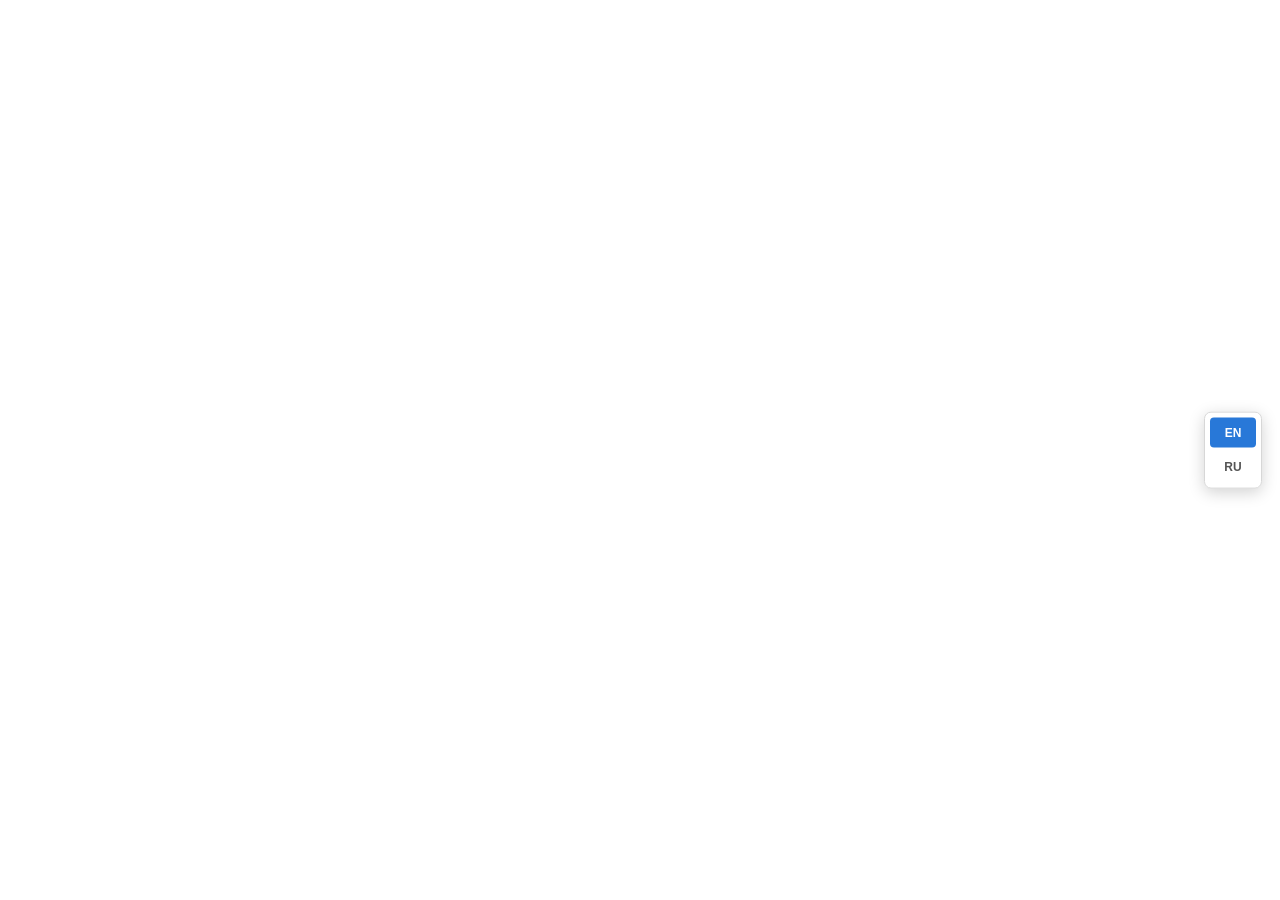
==== docs/index.html @ 1a107569 "Initial CV" ====
<!doctype html>
<html lang="en">
<head>
  <meta charset="utf-8">
  <meta name="viewport" content="width=device-width, initial-scale=1">
  <title>Nikolai Avtsinov — CV</title>
  <meta name="description" content="Nikolai Avtsinov — Manual / Automation QA Engineer. English CV.">
  <style>
    * { box-sizing: border-box; }
    html, body { margin:0; width:100%; height:100%; overflow:hidden; background:#e9e9e9; }
    .cv-frame { position:fixed; inset:0; width:100%; height:100%; border:0; display:block; background:#fff; }
    .language-switcher {
      position:fixed; z-index:2147483647; top:50%; right:18px; transform:translateY(-50%);
      display:flex; flex-direction:column; gap:4px; padding:5px;
      background:rgba(255,255,255,.97); border:1px solid #d7d7d7; border-radius:7px;
      box-shadow:0 4px 16px rgba(0,0,0,.18); font-family:"Segoe UI",Arial,sans-serif;
    }
    .language-switcher button {
      appearance:none; border:0; min-width:46px; padding:8px 9px; text-align:center;
      border-radius:4px; background:transparent; color:#555; cursor:pointer;
      font-size:12px; font-weight:700; line-height:1.2;
    }
    .language-switcher button.active { background:#2878D8; color:#fff; }
    .language-switcher button:hover:not(.active) { background:#f1f1f1; }
    @media (max-width:700px) {
      .language-switcher { right:8px; }
      .language-switcher button { min-width:42px; padding:7px 8px; }
    }
  </style>
</head>
<body>
  <iframe id="cv" class="cv-frame" src="en/cv.pdf#view=FitH" title="Nikolai Avtsinov English CV"></iframe>

  <nav class="language-switcher" aria-label="Language selection">
    <button id="en" class="active" type="button" onclick="setLanguage('en')">EN</button>
    <button id="ru" type="button" onclick="setLanguage('ru')">RU</button>
  </nav>

  <script>
    const cv = document.getElementById('cv');
    const buttons = { en: document.getElementById('en'), ru: document.getElementById('ru') };

    function setLanguage(lang, updateUrl = true) {
      const isRu = lang === 'ru';
      cv.src = (isRu ? 'ru/cv.pdf' : 'en/cv.pdf') + '#view=FitH';
      cv.title = isRu ? 'Николай Авцинов — русское резюме' : 'Nikolai Avtsinov English CV';
      document.documentElement.lang = isRu ? 'ru' : 'en';
      buttons.en.classList.toggle('active', !isRu);
      buttons.ru.classList.toggle('active', isRu);
      buttons.en.setAttribute('aria-pressed', String(!isRu));
      buttons.ru.setAttribute('aria-pressed', String(isRu));
      document.title = isRu ? 'Николай Авцинов — Резюме' : 'Nikolai Avtsinov — CV';
      if (updateUrl) history.replaceState(null, '', isRu ? '#ru' : '#en');
    }

    // English is always the default. A #ru link opens the same page in Russian.
    if (location.hash.toLowerCase() === '#ru') setLanguage('ru', false);
    else setLanguage('en', false);
  </script>
</body>
</html>
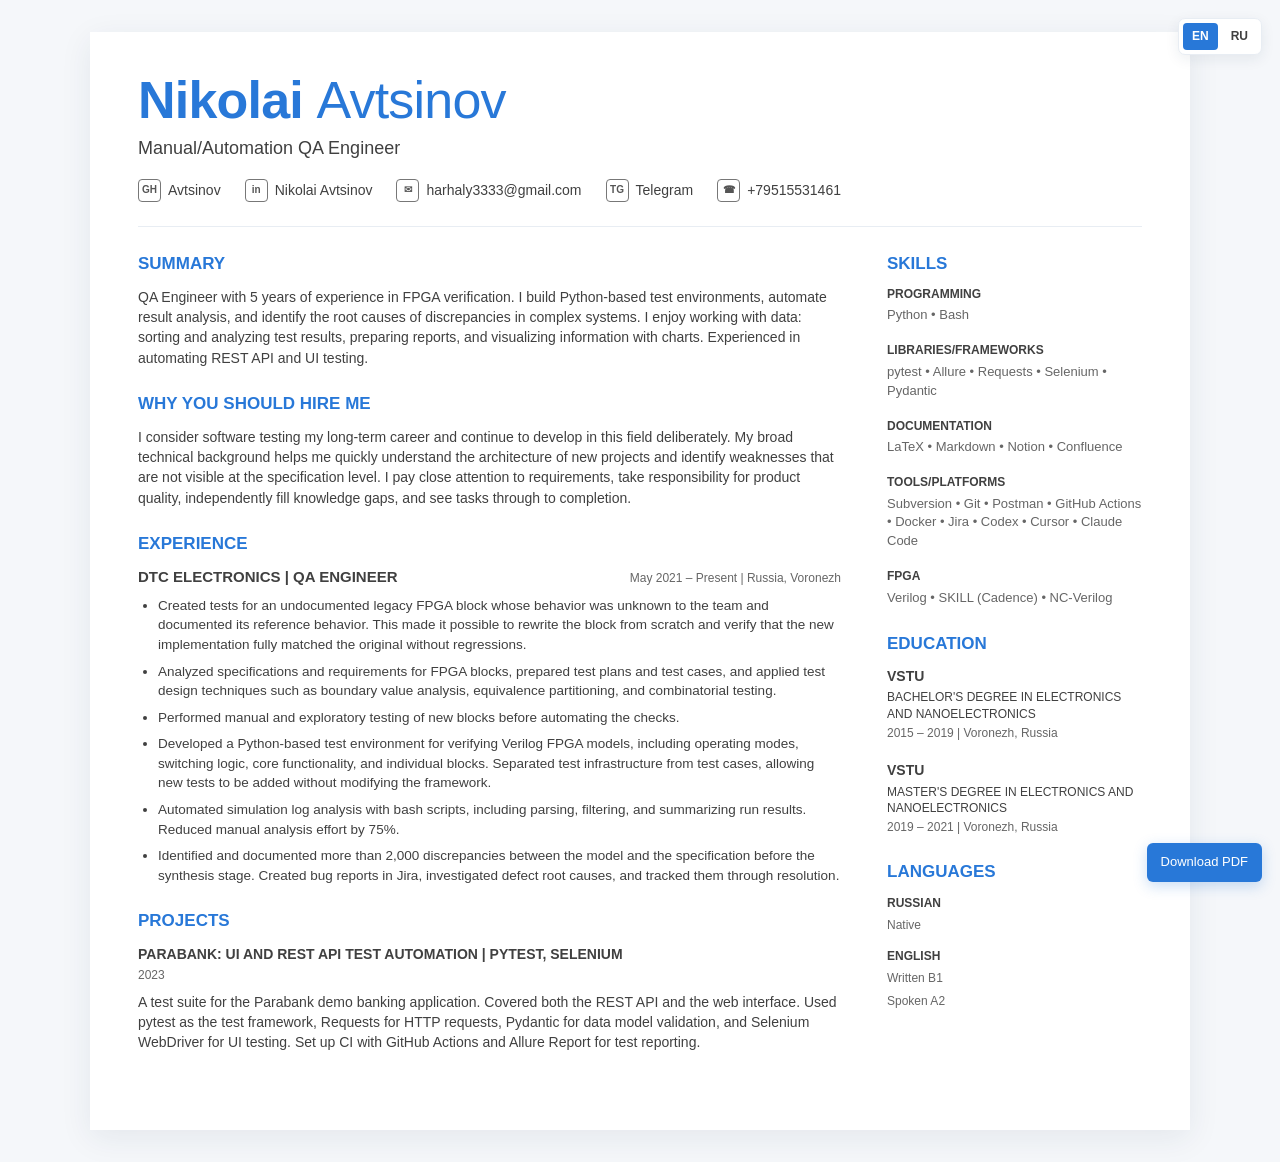
==== commit 09a904e6: "Add Rus and Eng HTML CV" ====
--- a/docs/index.html
+++ b/docs/index.html
@@ -1,61 +1,56 @@
 <!doctype html>
 <html lang="en">
 <head>
-  <meta charset="utf-8">
-  <meta name="viewport" content="width=device-width, initial-scale=1">
-  <title>Nikolai Avtsinov — CV</title>
-  <meta name="description" content="Nikolai Avtsinov — Manual / Automation QA Engineer. English CV.">
-  <style>
-    * { box-sizing: border-box; }
-    html, body { margin:0; width:100%; height:100%; overflow:hidden; background:#e9e9e9; }
-    .cv-frame { position:fixed; inset:0; width:100%; height:100%; border:0; display:block; background:#fff; }
-    .language-switcher {
-      position:fixed; z-index:2147483647; top:50%; right:18px; transform:translateY(-50%);
-      display:flex; flex-direction:column; gap:4px; padding:5px;
-      background:rgba(255,255,255,.97); border:1px solid #d7d7d7; border-radius:7px;
-      box-shadow:0 4px 16px rgba(0,0,0,.18); font-family:"Segoe UI",Arial,sans-serif;
-    }
-    .language-switcher button {
-      appearance:none; border:0; min-width:46px; padding:8px 9px; text-align:center;
-      border-radius:4px; background:transparent; color:#555; cursor:pointer;
-      font-size:12px; font-weight:700; line-height:1.2;
-    }
-    .language-switcher button.active { background:#2878D8; color:#fff; }
-    .language-switcher button:hover:not(.active) { background:#f1f1f1; }
-    @media (max-width:700px) {
-      .language-switcher { right:8px; }
-      .language-switcher button { min-width:42px; padding:7px 8px; }
-    }
-  </style>
+<meta charset="utf-8">
+<meta name="viewport" content="width=device-width,initial-scale=1">
+<title>Nikolai Avtsinov — QA Engineer</title>
+<style>
+:root{--accent:#2878d8;--text:#404040;--muted:#666;--line:#e8edf3;--bg:#f5f7fa}*{box-sizing:border-box}body{margin:0;background:var(--bg);color:var(--text);font-family:Lato,Arial,sans-serif;line-height:1.45}a{color:inherit;text-decoration:none}.page{width:min(100% - 32px,1100px);margin:32px auto;background:#fff;padding:42px 48px 50px;box-shadow:0 8px 30px rgba(30,50,80,.08)}header{border-bottom:1px solid var(--line);padding-bottom:24px;margin-bottom:28px}.name{margin:0;font-size:clamp(36px,5vw,52px);line-height:1;color:var(--accent);letter-spacing:-.8px}.name span{font-weight:300}.title{margin:9px 0 18px;font-size:18px}.contacts{display:flex;flex-wrap:wrap;gap:10px 24px;align-items:center;font-size:14px}.contact{display:inline-flex;align-items:center;gap:7px;white-space:nowrap}.icon{width:23px;height:23px;border:1px solid #777;border-radius:4px;display:inline-flex;align-items:center;justify-content:center;font-size:10px;font-weight:700;color:#555}.layout{display:grid;grid-template-columns:minmax(0,1fr) 255px;gap:46px}section{margin-bottom:27px}h2{margin:0 0 13px;color:var(--accent);font-size:17px;line-height:1.1;text-transform:uppercase}h3{margin:0;font-size:14px;line-height:1.3}.body{font-size:14px}.job-head{display:flex;justify-content:space-between;gap:18px;align-items:baseline;margin-bottom:9px}.job-company{font-size:15px}.job-meta{color:var(--muted);font-size:12px;white-space:nowrap}ul{margin:0;padding-left:20px}li{margin:0 0 7px;font-size:13.5px}.project-title{font-size:14px;font-weight:700;margin-bottom:3px}.project-year{color:var(--muted);font-size:12px;margin-bottom:7px}.skill-group{margin-bottom:18px}.skill-group h3{text-transform:uppercase;font-size:12px;margin-bottom:4px}.skill-group p{margin:0;color:var(--muted);font-size:13px}.education-item{margin-bottom:18px}.education-item strong{display:block;font-size:14px}.education-item .degree{font-size:12px;line-height:1.35;margin:3px 0}.education-item .date,.language span{color:var(--muted);font-size:12px}.language{margin-bottom:12px}.language strong{display:block;font-size:12px;text-transform:uppercase}.pdf-link{position:fixed;right:18px;bottom:18px;background:var(--accent);color:#fff;padding:10px 14px;border-radius:6px;font-size:13px;box-shadow:0 4px 14px rgba(40,120,216,.25)}.language-switcher a:hover{color:inherit}.language-switcher a.active:hover{color:#fff}@media(max-width:800px){.page{width:min(100% - 18px,700px);margin:9px auto;padding:28px 24px 80px}.layout{grid-template-columns:1fr;gap:0}.job-head{display:block}.job-meta{display:block;margin-top:3px;white-space:normal}.contacts{gap:9px 18px}}@media print{body{background:#fff}.page{width:100%;margin:0;padding:20px 28px;box-shadow:none}.pdf-link{display:none}}
+
+.language-switcher{position:fixed;top:18px;right:18px;display:flex;gap:4px;padding:4px;background:#fff;border:1px solid var(--line);border-radius:7px;box-shadow:0 4px 14px rgba(30,50,80,.08);z-index:10}.language-switcher a{padding:5px 9px;border-radius:4px;font-size:12px;font-weight:700}.language-switcher a.active{background:var(--accent);color:#fff}
+</style>
 </head>
 <body>
-  <iframe id="cv" class="cv-frame" src="en/cv.pdf#view=FitH" title="Nikolai Avtsinov English CV"></iframe>
-
-  <nav class="language-switcher" aria-label="Language selection">
-    <button id="en" class="active" type="button" onclick="setLanguage('en')">EN</button>
-    <button id="ru" type="button" onclick="setLanguage('ru')">RU</button>
-  </nav>
-
-  <script>
-    const cv = document.getElementById('cv');
-    const buttons = { en: document.getElementById('en'), ru: document.getElementById('ru') };
-
-    function setLanguage(lang, updateUrl = true) {
-      const isRu = lang === 'ru';
-      cv.src = (isRu ? 'ru/cv.pdf' : 'en/cv.pdf') + '#view=FitH';
-      cv.title = isRu ? 'Николай Авцинов — русское резюме' : 'Nikolai Avtsinov English CV';
-      document.documentElement.lang = isRu ? 'ru' : 'en';
-      buttons.en.classList.toggle('active', !isRu);
-      buttons.ru.classList.toggle('active', isRu);
-      buttons.en.setAttribute('aria-pressed', String(!isRu));
-      buttons.ru.setAttribute('aria-pressed', String(isRu));
-      document.title = isRu ? 'Николай Авцинов — Резюме' : 'Nikolai Avtsinov — CV';
-      if (updateUrl) history.replaceState(null, '', isRu ? '#ru' : '#en');
-    }
-
-    // English is always the default. A #ru link opens the same page in Russian.
-    if (location.hash.toLowerCase() === '#ru') setLanguage('ru', false);
-    else setLanguage('en', false);
-  </script>
+<nav class="language-switcher" aria-label="Language"><a class="active" href="./">EN</a><a href="ru/">RU</a></nav>
+<main class="page">
+<header>
+<h1 class="name">Nikolai <span>Avtsinov</span></h1>
+<div class="title">Manual/Automation QA Engineer</div>
+<nav class="contacts">
+<a class="contact" href="https://github.com/harhaly" target="_blank"><span class="icon">GH</span>Avtsinov</a>
+<a class="contact" href="https://www.linkedin.com/in/nikolai-avtsinov" target="_blank"><span class="icon">in</span>Nikolai Avtsinov</a>
+<a class="contact" href="mailto:harhaly3333@gmail.com"><span class="icon">✉</span>harhaly3333@gmail.com</a>
+<a class="contact" href="https://t.me/+79515531461" target="_blank"><span class="icon">TG</span>Telegram</a>
+<a class="contact" href="tel:+79515531461"><span class="icon">☎</span>+79515531461</a>
+</nav>
+</header>
+<div class="layout">
+<div>
+<section><h2>Summary</h2><div class="body">QA Engineer with 5 years of experience in FPGA verification. I build Python-based test environments, automate result analysis, and identify the root causes of discrepancies in complex systems. I enjoy working with data: sorting and analyzing test results, preparing reports, and visualizing information with charts. Experienced in automating REST API and UI testing.</div></section>
+<section><h2>Why You Should Hire Me</h2><div class="body">I consider software testing my long-term career and continue to develop in this field deliberately. My broad technical background helps me quickly understand the architecture of new projects and identify weaknesses that are not visible at the specification level. I pay close attention to requirements, take responsibility for product quality, independently fill knowledge gaps, and see tasks through to completion.</div></section>
+<section><h2>Experience</h2><div class="job-head"><h3 class="job-company">DTC ELECTRONICS | QA ENGINEER</h3><div class="job-meta">May 2021 – Present | Russia, Voronezh</div></div><ul>
+<li>Created tests for an undocumented legacy FPGA block whose behavior was unknown to the team and documented its reference behavior. This made it possible to rewrite the block from scratch and verify that the new implementation fully matched the original without regressions.</li>
+<li>Analyzed specifications and requirements for FPGA blocks, prepared test plans and test cases, and applied test design techniques such as boundary value analysis, equivalence partitioning, and combinatorial testing.</li>
+<li>Performed manual and exploratory testing of new blocks before automating the checks.</li>
+<li>Developed a Python-based test environment for verifying Verilog FPGA models, including operating modes, switching logic, core functionality, and individual blocks. Separated test infrastructure from test cases, allowing new tests to be added without modifying the framework.</li>
+<li>Automated simulation log analysis with bash scripts, including parsing, filtering, and summarizing run results. Reduced manual analysis effort by 75%.</li>
+<li>Identified and documented more than 2,000 discrepancies between the model and the specification before the synthesis stage. Created bug reports in Jira, investigated defect root causes, and tracked them through resolution.</li>
+</ul></section>
+<section><h2>Projects</h2><div class="project-title">PARABANK: UI AND REST API TEST AUTOMATION | PYTEST, SELENIUM</div><div class="project-year">2023</div><div class="body">A test suite for the Parabank demo banking application. Covered both the REST API and the web interface. Used pytest as the test framework, Requests for HTTP requests, Pydantic for data model validation, and Selenium WebDriver for UI testing. Set up CI with GitHub Actions and Allure Report for test reporting.</div></section>
+</div>
+<aside>
+<section><h2>Skills</h2>
+<div class="skill-group"><h3>Programming</h3><p>Python • Bash</p></div>
+<div class="skill-group"><h3>Libraries/Frameworks</h3><p>pytest • Allure • Requests • Selenium • Pydantic</p></div>
+<div class="skill-group"><h3>Documentation</h3><p>LaTeX • Markdown • Notion • Confluence</p></div>
+<div class="skill-group"><h3>Tools/Platforms</h3><p>Subversion • Git • Postman • GitHub Actions • Docker • Jira • Codex • Cursor • Claude Code</p></div>
+<div class="skill-group"><h3>FPGA</h3><p>Verilog • SKILL (Cadence) • NC-Verilog</p></div>
+</section>
+<section><h2>Education</h2><div class="education-item"><strong>VSTU</strong><div class="degree">BACHELOR'S DEGREE IN ELECTRONICS AND NANOELECTRONICS</div><div class="date">2015 – 2019 | Voronezh, Russia</div></div><div class="education-item"><strong>VSTU</strong><div class="degree">MASTER'S DEGREE IN ELECTRONICS AND NANOELECTRONICS</div><div class="date">2019 – 2021 | Voronezh, Russia</div></div></section>
+<section><h2>Languages</h2><div class="language"><strong>Russian</strong><span>Native</span></div><div class="language"><strong>English</strong><span>Written B1<br>Spoken A2</span></div></section>
+</aside>
+</div>
+</main>
+<a class="pdf-link" href="en/cv.pdf" target="_blank">Download PDF</a>
 </body>
 </html>
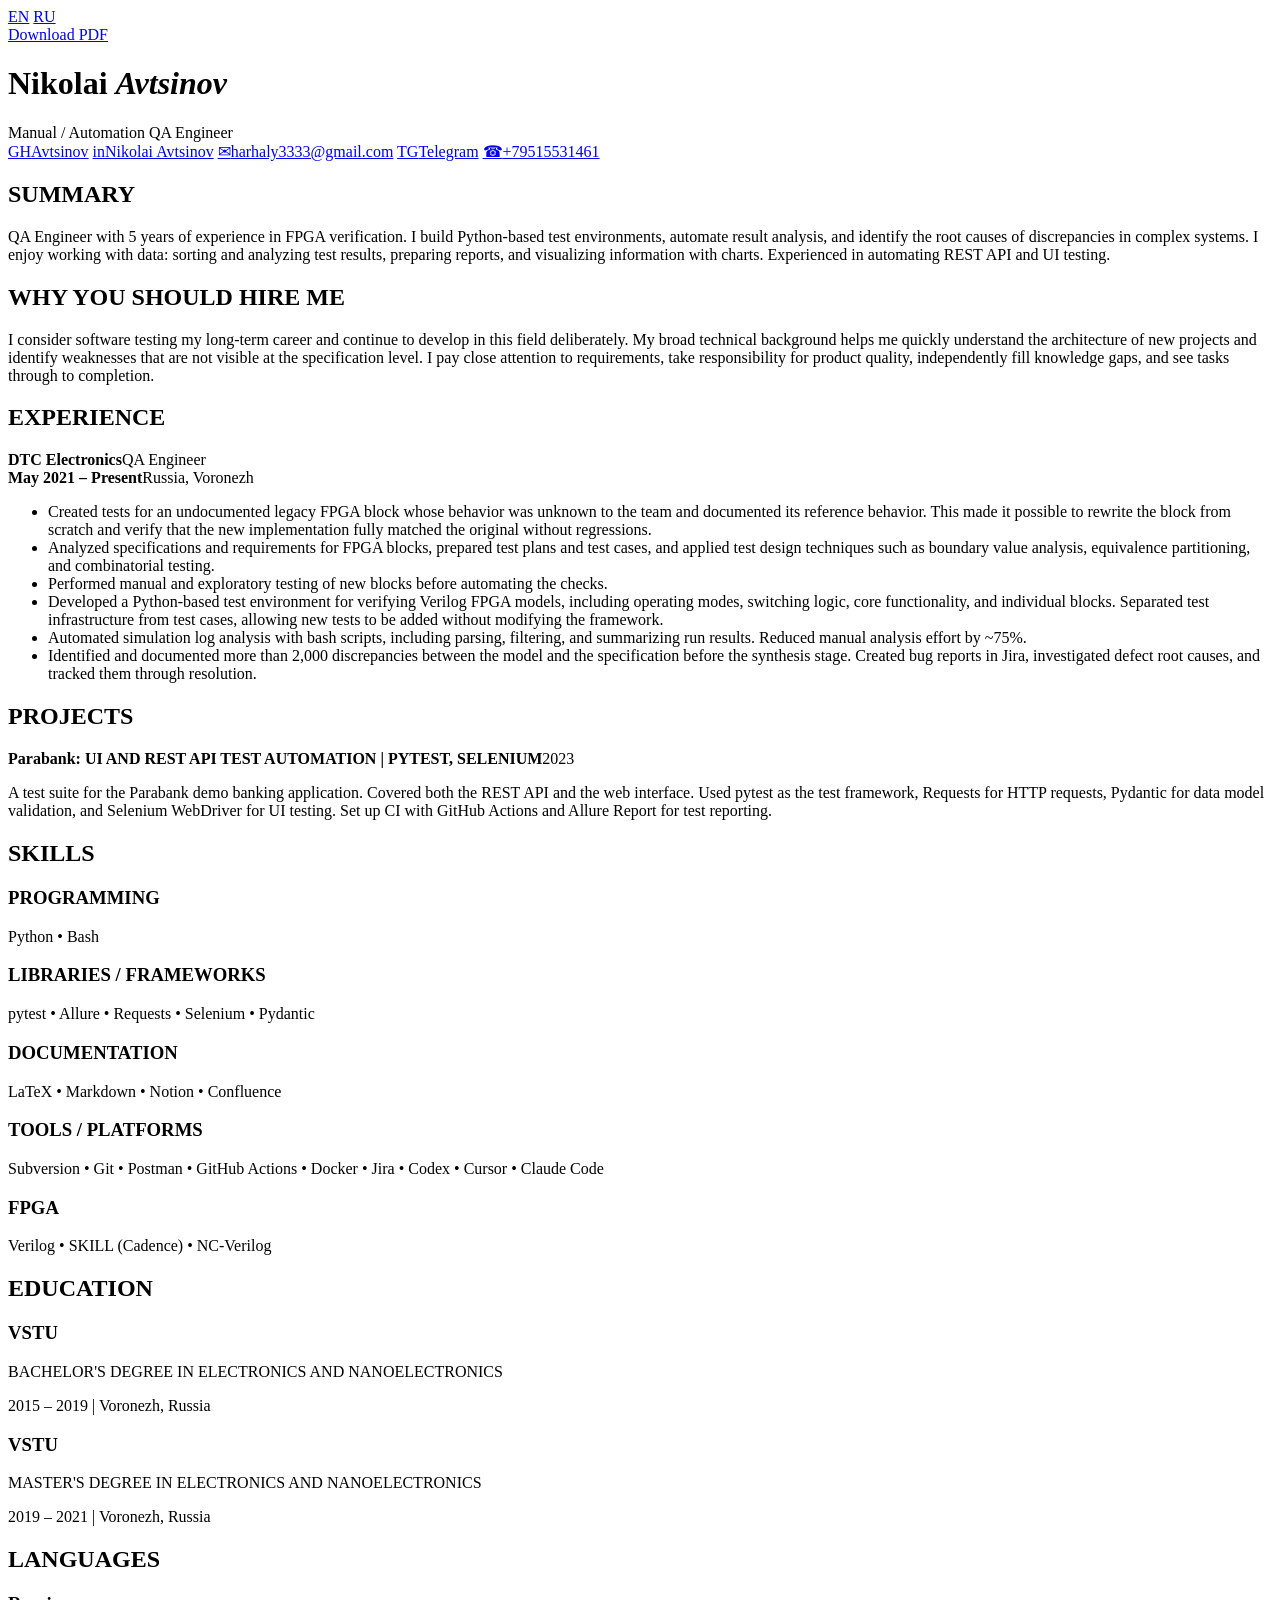
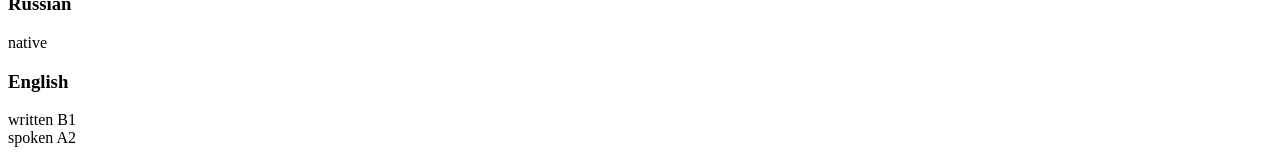
==== commit 362ae448: "Refactor CV to single source" ====
--- a/docs/index.html
+++ b/docs/index.html
@@ -1,56 +1,83 @@
 <!doctype html>
 <html lang="en">
 <head>
-<meta charset="utf-8">
-<meta name="viewport" content="width=device-width,initial-scale=1">
-<title>Nikolai Avtsinov — QA Engineer</title>
-<style>
-:root{--accent:#2878d8;--text:#404040;--muted:#666;--line:#e8edf3;--bg:#f5f7fa}*{box-sizing:border-box}body{margin:0;background:var(--bg);color:var(--text);font-family:Lato,Arial,sans-serif;line-height:1.45}a{color:inherit;text-decoration:none}.page{width:min(100% - 32px,1100px);margin:32px auto;background:#fff;padding:42px 48px 50px;box-shadow:0 8px 30px rgba(30,50,80,.08)}header{border-bottom:1px solid var(--line);padding-bottom:24px;margin-bottom:28px}.name{margin:0;font-size:clamp(36px,5vw,52px);line-height:1;color:var(--accent);letter-spacing:-.8px}.name span{font-weight:300}.title{margin:9px 0 18px;font-size:18px}.contacts{display:flex;flex-wrap:wrap;gap:10px 24px;align-items:center;font-size:14px}.contact{display:inline-flex;align-items:center;gap:7px;white-space:nowrap}.icon{width:23px;height:23px;border:1px solid #777;border-radius:4px;display:inline-flex;align-items:center;justify-content:center;font-size:10px;font-weight:700;color:#555}.layout{display:grid;grid-template-columns:minmax(0,1fr) 255px;gap:46px}section{margin-bottom:27px}h2{margin:0 0 13px;color:var(--accent);font-size:17px;line-height:1.1;text-transform:uppercase}h3{margin:0;font-size:14px;line-height:1.3}.body{font-size:14px}.job-head{display:flex;justify-content:space-between;gap:18px;align-items:baseline;margin-bottom:9px}.job-company{font-size:15px}.job-meta{color:var(--muted);font-size:12px;white-space:nowrap}ul{margin:0;padding-left:20px}li{margin:0 0 7px;font-size:13.5px}.project-title{font-size:14px;font-weight:700;margin-bottom:3px}.project-year{color:var(--muted);font-size:12px;margin-bottom:7px}.skill-group{margin-bottom:18px}.skill-group h3{text-transform:uppercase;font-size:12px;margin-bottom:4px}.skill-group p{margin:0;color:var(--muted);font-size:13px}.education-item{margin-bottom:18px}.education-item strong{display:block;font-size:14px}.education-item .degree{font-size:12px;line-height:1.35;margin:3px 0}.education-item .date,.language span{color:var(--muted);font-size:12px}.language{margin-bottom:12px}.language strong{display:block;font-size:12px;text-transform:uppercase}.pdf-link{position:fixed;right:18px;bottom:18px;background:var(--accent);color:#fff;padding:10px 14px;border-radius:6px;font-size:13px;box-shadow:0 4px 14px rgba(40,120,216,.25)}.language-switcher a:hover{color:inherit}.language-switcher a.active:hover{color:#fff}@media(max-width:800px){.page{width:min(100% - 18px,700px);margin:9px auto;padding:28px 24px 80px}.layout{grid-template-columns:1fr;gap:0}.job-head{display:block}.job-meta{display:block;margin-top:3px;white-space:normal}.contacts{gap:9px 18px}}@media print{body{background:#fff}.page{width:100%;margin:0;padding:20px 28px;box-shadow:none}.pdf-link{display:none}}
-
-.language-switcher{position:fixed;top:18px;right:18px;display:flex;gap:4px;padding:4px;background:#fff;border:1px solid var(--line);border-radius:7px;box-shadow:0 4px 14px rgba(30,50,80,.08);z-index:10}.language-switcher a{padding:5px 9px;border-radius:4px;font-size:12px;font-weight:700}.language-switcher a.active{background:var(--accent);color:#fff}
-</style>
+  <meta charset="utf-8">
+  <meta name="viewport" content="width=device-width, initial-scale=1">
+  <meta name="description" content="QA Engineer with 5 years of experience in FPGA verification. I build Python-based test environments, automate result analysis, and identify the root causes of discrepancies in complex systems. I enjoy working with data: sorting and analyzing test results, preparing reports, and visualizing information with charts. Experienced in automating REST API and UI testing.">
+  <title>Nikolai Avtsinov — QA Engineer</title>
+  <link rel="stylesheet" href="/cv.css">
 </head>
 <body>
-<nav class="language-switcher" aria-label="Language"><a class="active" href="./">EN</a><a href="ru/">RU</a></nav>
-<main class="page">
-<header>
-<h1 class="name">Nikolai <span>Avtsinov</span></h1>
-<div class="title">Manual/Automation QA Engineer</div>
-<nav class="contacts">
-<a class="contact" href="https://github.com/harhaly" target="_blank"><span class="icon">GH</span>Avtsinov</a>
-<a class="contact" href="https://www.linkedin.com/in/nikolai-avtsinov" target="_blank"><span class="icon">in</span>Nikolai Avtsinov</a>
-<a class="contact" href="mailto:harhaly3333@gmail.com"><span class="icon">✉</span>harhaly3333@gmail.com</a>
-<a class="contact" href="https://t.me/+79515531461" target="_blank"><span class="icon">TG</span>Telegram</a>
-<a class="contact" href="tel:+79515531461"><span class="icon">☎</span>+79515531461</a>
-</nav>
-</header>
-<div class="layout">
-<div>
-<section><h2>Summary</h2><div class="body">QA Engineer with 5 years of experience in FPGA verification. I build Python-based test environments, automate result analysis, and identify the root causes of discrepancies in complex systems. I enjoy working with data: sorting and analyzing test results, preparing reports, and visualizing information with charts. Experienced in automating REST API and UI testing.</div></section>
-<section><h2>Why You Should Hire Me</h2><div class="body">I consider software testing my long-term career and continue to develop in this field deliberately. My broad technical background helps me quickly understand the architecture of new projects and identify weaknesses that are not visible at the specification level. I pay close attention to requirements, take responsibility for product quality, independently fill knowledge gaps, and see tasks through to completion.</div></section>
-<section><h2>Experience</h2><div class="job-head"><h3 class="job-company">DTC ELECTRONICS | QA ENGINEER</h3><div class="job-meta">May 2021 – Present | Russia, Voronezh</div></div><ul>
-<li>Created tests for an undocumented legacy FPGA block whose behavior was unknown to the team and documented its reference behavior. This made it possible to rewrite the block from scratch and verify that the new implementation fully matched the original without regressions.</li>
-<li>Analyzed specifications and requirements for FPGA blocks, prepared test plans and test cases, and applied test design techniques such as boundary value analysis, equivalence partitioning, and combinatorial testing.</li>
-<li>Performed manual and exploratory testing of new blocks before automating the checks.</li>
-<li>Developed a Python-based test environment for verifying Verilog FPGA models, including operating modes, switching logic, core functionality, and individual blocks. Separated test infrastructure from test cases, allowing new tests to be added without modifying the framework.</li>
-<li>Automated simulation log analysis with bash scripts, including parsing, filtering, and summarizing run results. Reduced manual analysis effort by 75%.</li>
-<li>Identified and documented more than 2,000 discrepancies between the model and the specification before the synthesis stage. Created bug reports in Jira, investigated defect root causes, and tracked them through resolution.</li>
-</ul></section>
-<section><h2>Projects</h2><div class="project-title">PARABANK: UI AND REST API TEST AUTOMATION | PYTEST, SELENIUM</div><div class="project-year">2023</div><div class="body">A test suite for the Parabank demo banking application. Covered both the REST API and the web interface. Used pytest as the test framework, Requests for HTTP requests, Pydantic for data model validation, and Selenium WebDriver for UI testing. Set up CI with GitHub Actions and Allure Report for test reporting.</div></section>
-</div>
-<aside>
-<section><h2>Skills</h2>
-<div class="skill-group"><h3>Programming</h3><p>Python • Bash</p></div>
-<div class="skill-group"><h3>Libraries/Frameworks</h3><p>pytest • Allure • Requests • Selenium • Pydantic</p></div>
-<div class="skill-group"><h3>Documentation</h3><p>LaTeX • Markdown • Notion • Confluence</p></div>
-<div class="skill-group"><h3>Tools/Platforms</h3><p>Subversion • Git • Postman • GitHub Actions • Docker • Jira • Codex • Cursor • Claude Code</p></div>
-<div class="skill-group"><h3>FPGA</h3><p>Verilog • SKILL (Cadence) • NC-Verilog</p></div>
-</section>
-<section><h2>Education</h2><div class="education-item"><strong>VSTU</strong><div class="degree">BACHELOR'S DEGREE IN ELECTRONICS AND NANOELECTRONICS</div><div class="date">2015 – 2019 | Voronezh, Russia</div></div><div class="education-item"><strong>VSTU</strong><div class="degree">MASTER'S DEGREE IN ELECTRONICS AND NANOELECTRONICS</div><div class="date">2019 – 2021 | Voronezh, Russia</div></div></section>
-<section><h2>Languages</h2><div class="language"><strong>Russian</strong><span>Native</span></div><div class="language"><strong>English</strong><span>Written B1<br>Spoken A2</span></div></section>
-</aside>
-</div>
-</main>
-<a class="pdf-link" href="en/cv.pdf" target="_blank">Download PDF</a>
+  <nav class="language-switcher" aria-label="Language">
+    <a class="active" href="/">EN</a>
+    <a class="" href="/ru/">RU</a>
+  </nav>
+
+  <a class="pdf-link" href="/en/cv.pdf" target="_blank" rel="noopener">Download PDF</a>
+
+  <main class="page">
+    <header class="hero">
+      <h1><span>Nikolai</span> <em>Avtsinov</em></h1>
+      <div class="title">Manual / Automation QA Engineer</div>
+      <div class="contacts">
+        <a href="https://github.com/harhaly" target="_blank" rel="noopener"><span class="icon">GH</span>Avtsinov</a>
+        <a href="https://www.linkedin.com/in/nikolai-avtsinov" target="_blank" rel="noopener"><span class="icon">in</span>Nikolai Avtsinov</a>
+        <a href="mailto:harhaly3333@gmail.com"><span class="icon">✉</span>harhaly3333@gmail.com</a>
+        <a href="https://t.me/+79515531461" target="_blank" rel="noopener"><span class="icon">TG</span>Telegram</a>
+        <a href="tel:+79515531461"><span class="icon">☎</span>+79515531461</a>
+      </div>
+    </header>
+
+    <div class="columns">
+      <section class="main-column">
+        <section>
+          <h2>SUMMARY</h2>
+          <p>QA Engineer with 5 years of experience in FPGA verification. I build Python-based test environments, automate result analysis, and identify the root causes of discrepancies in complex systems. I enjoy working with data: sorting and analyzing test results, preparing reports, and visualizing information with charts. Experienced in automating REST API and UI testing.</p>
+        </section>
+        <section>
+          <h2>WHY YOU SHOULD HIRE ME</h2>
+          <p>I consider software testing my long-term career and continue to develop in this field deliberately. My broad technical background helps me quickly understand the architecture of new projects and identify weaknesses that are not visible at the specification level. I pay close attention to requirements, take responsibility for product quality, independently fill knowledge gaps, and see tasks through to completion.</p>
+        </section>
+        <section>
+          <h2>EXPERIENCE</h2>
+          <div class="job">
+            <div class="job-head"><strong>DTC Electronics</strong><span>QA Engineer</span></div>
+            <div class="job-meta"><strong>May 2021 – Present</strong><span>Russia, Voronezh</span></div>
+            <ul><li>Created tests for an undocumented legacy FPGA block whose behavior was unknown to the team and documented its reference behavior. This made it possible to rewrite the block from scratch and verify that the new implementation fully matched the original without regressions.</li><li>Analyzed specifications and requirements for FPGA blocks, prepared test plans and test cases, and applied test design techniques such as boundary value analysis, equivalence partitioning, and combinatorial testing.</li><li>Performed manual and exploratory testing of new blocks before automating the checks.</li><li>Developed a Python-based test environment for verifying Verilog FPGA models, including operating modes, switching logic, core functionality, and individual blocks. Separated test infrastructure from test cases, allowing new tests to be added without modifying the framework.</li><li>Automated simulation log analysis with bash scripts, including parsing, filtering, and summarizing run results. Reduced manual analysis effort by ~75%.</li><li>Identified and documented more than 2,000 discrepancies between the model and the specification before the synthesis stage. Created bug reports in Jira, investigated defect root causes, and tracked them through resolution.</li></ul>
+          </div>
+        </section>
+        <section>
+          <h2>PROJECTS</h2>
+          <div class="project-head"><strong>Parabank: UI AND REST API TEST AUTOMATION | PYTEST, SELENIUM</strong><span>2023</span></div>
+          <p>A test suite for the Parabank demo banking application. Covered both the REST API and the web interface. Used pytest as the test framework, Requests for HTTP requests, Pydantic for data model validation, and Selenium WebDriver for UI testing. Set up CI with GitHub Actions and Allure Report for test reporting.</p>
+        </section>
+      </section>
+
+      <aside class="side-column">
+        <section>
+          <h2>SKILLS</h2>
+          <h3>PROGRAMMING</h3><p>Python • Bash</p>
+          <h3>LIBRARIES / FRAMEWORKS</h3><p>pytest • Allure • Requests • Selenium • Pydantic</p>
+          <h3>DOCUMENTATION</h3><p>LaTeX • Markdown • Notion • Confluence</p>
+          <h3>TOOLS / PLATFORMS</h3><p>Subversion • Git • Postman • GitHub Actions • Docker • Jira • Codex • Cursor • Claude Code</p>
+          <h3>FPGA</h3><p>Verilog • SKILL (Cadence) • NC-Verilog</p>
+        </section>
+        <section>
+          <h2>EDUCATION</h2>
+          <h3>VSTU</h3>
+          <p>BACHELOR'S DEGREE IN ELECTRONICS AND NANOELECTRONICS</p>
+          <div class="date">2015 – 2019 | Voronezh, Russia</div>
+          <h3>VSTU</h3>
+          <p>MASTER'S DEGREE IN ELECTRONICS AND NANOELECTRONICS</p>
+          <div class="date">2019 – 2021 | Voronezh, Russia</div>
+        </section>
+        <section>
+          <h2>LANGUAGES</h2>
+          <h3>Russian</h3><p>native</p>
+          <h3>English</h3><p>written B1<br>spoken A2</p>
+        </section>
+      </aside>
+    </div>
+  </main>
 </body>
 </html>
